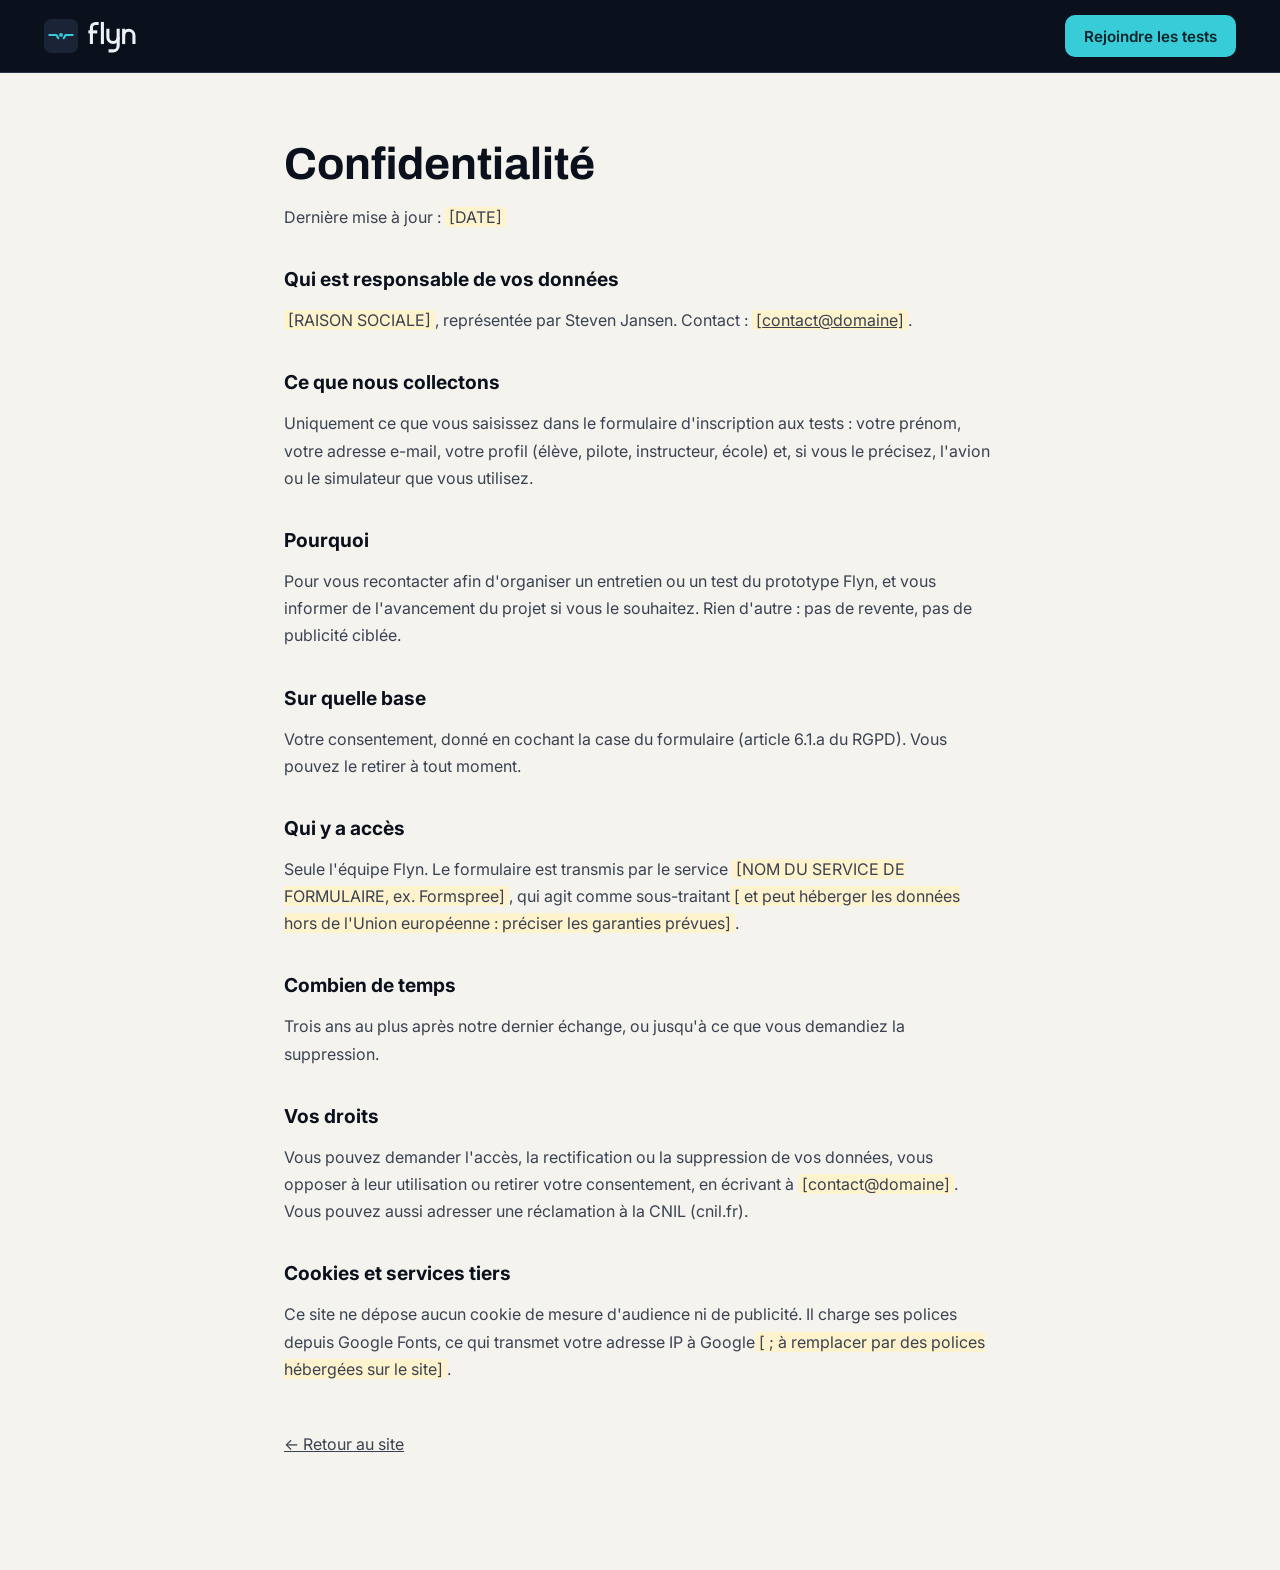
==== confidentialite.html @ dea71a65 "Formulaire, mentions légales, confidentialité" ====
<!doctype html>
<html lang="fr">
<head>
<meta charset="utf-8">
<meta name="viewport" content="width=device-width, initial-scale=1">
<title>Confidentialité — Flyn</title>
<meta name="robots" content="noindex">
<meta property="og:title" content="Flyn — Your intelligent flight companion">
<meta property="og:description" content="Copilote IA consultatif pour l'aviation légère. Prototype en test sur simulateur.">
<meta property="og:image" content="assets/og-image.png">
<meta property="og:type" content="website">
<meta name="theme-color" content="#0b111c">
<link rel="icon" type="image/svg+xml" href="assets/flyn-mark.svg">
<link rel="apple-touch-icon" href="assets/apple-touch-icon.png">
<link rel="preconnect" href="https://fonts.googleapis.com">
<link rel="preconnect" href="https://fonts.gstatic.com" crossorigin>
<link href="https://fonts.googleapis.com/css2?family=Archivo:wght@600;700&family=Inter:wght@400;600&family=JetBrains+Mono:wght@500&display=swap" rel="stylesheet">
<link rel="stylesheet" href="assets/css/site.css">
</head>
<body class="legal-page">
<!-- Modèle préparé pour le lancement : à compléter et à faire relire (ce n'est pas un avis juridique). -->
<header class="nav scrolled" style="background:#0b111c"><div class="wrap nav-in"><a class="nav-logo" href="index.html" aria-label="Flyn, accueil"><svg width="34" height="34" viewBox="0 0 64 64" aria-hidden="true"><rect width="64" height="64" rx="14" fill="#1a2436"/><g fill="none" stroke="#38cbd8" stroke-width="4" stroke-linecap="round" stroke-linejoin="round"><path d="M10 30 H23 L27 36"/><path d="M54 30 H41 L37 36"/></g><circle cx="32" cy="30" r="3.5" fill="#38cbd8"/></svg><svg width="48" height="33" viewBox="0 0 140 96" aria-hidden="true"><g fill="none" stroke="#eef1f5" stroke-width="9"><path d="M10 70 V22 A12 12 0 0 1 22 10 H31"/><path d="M1 34.5 H27"/><path d="M42 5.5 V70"/><path d="M58 25.5 V50.5 A15 15 0 0 0 88 50.5"/><path d="M88 25.5 V75 A15 15 0 0 1 73 90 H60"/><path d="M104 25.5 V70"/><path d="M104 45 A15 15 0 0 1 134 45 V70"/></g></svg></a><a class="btn btn-primary" href="index.html#tests">Rejoindre les tests</a></div></header>
<main class="legal">
<h1>Confidentialité</h1>
<p>Dernière mise à jour : <span class="todo">[DATE]</span></p>
<h2>Qui est responsable de vos données</h2>
<p><span class="todo">[RAISON SOCIALE]</span>, représentée par Steven Jansen. Contact : <a href="mailto:[CONTACT@DOMAINE]"><span class="todo">[contact@domaine]</span></a>.</p>
<h2>Ce que nous collectons</h2>
<p>Uniquement ce que vous saisissez dans le formulaire d'inscription aux tests : votre prénom, votre adresse e-mail, votre profil (élève, pilote, instructeur, école) et, si vous le précisez, l'avion ou le simulateur que vous utilisez.</p>
<h2>Pourquoi</h2>
<p>Pour vous recontacter afin d'organiser un entretien ou un test du prototype Flyn, et vous informer de l'avancement du projet si vous le souhaitez. Rien d'autre : pas de revente, pas de publicité ciblée.</p>
<h2>Sur quelle base</h2>
<p>Votre consentement, donné en cochant la case du formulaire (article 6.1.a du RGPD). Vous pouvez le retirer à tout moment.</p>
<h2>Qui y a accès</h2>
<p>Seule l'équipe Flyn. Le formulaire est transmis par le service <span class="todo">[NOM DU SERVICE DE FORMULAIRE, ex. Formspree]</span>, qui agit comme sous-traitant<span class="todo">[ et peut héberger les données hors de l'Union européenne : préciser les garanties prévues]</span>.</p>
<h2>Combien de temps</h2>
<p>Trois ans au plus après notre dernier échange, ou jusqu'à ce que vous demandiez la suppression.</p>
<h2>Vos droits</h2>
<p>Vous pouvez demander l'accès, la rectification ou la suppression de vos données, vous opposer à leur utilisation ou retirer votre consentement, en écrivant à <span class="todo">[contact@domaine]</span>. Vous pouvez aussi adresser une réclamation à la CNIL (cnil.fr).</p>
<h2>Cookies et services tiers</h2>
<p>Ce site ne dépose aucun cookie de mesure d'audience ni de publicité. Il charge ses polices depuis Google Fonts, ce qui transmet votre adresse IP à Google<span class="todo">[ ; à remplacer par des polices hébergées sur le site]</span>.</p>

<p style="margin-top:48px"><a href="index.html">← Retour au site</a></p>
</main>
</body>
</html>
---- assets/css/site.css ----
/* Flyn — site vitrine. Charte : design system Flyn (Nuit / Jour). */
:root {
  --night: #0b111c;
  --night-1: #131b2a;
  --night-2: #1c2638;
  --night-line: #2a3549;
  --ink-n: #eef1f5;
  --muted-n: #93a0b4;
  --dawn: #f5f3ee;
  --paper: #ffffff;
  --line-d: #d6d2c8;
  --ink-d: #0b111c;
  --muted-d: #586174;
  --cyan: #38cbd8;
  --cyan-ink: #04242a;
  --cyan-d: #0b7c88;
  --amber: #f2b33d;
  --display: Archivo, "Helvetica Neue", Arial, sans-serif;
  --sans: Inter, system-ui, -apple-system, "Segoe UI", sans-serif;
  --mono: "JetBrains Mono", ui-monospace, Consolas, monospace;
  --wrap: 1240px;
}
* { box-sizing: border-box; }
html { scroll-behavior: smooth; }
body { margin: 0; font-family: var(--sans); background: var(--night); color: var(--ink-n); -webkit-font-smoothing: antialiased; }
img { max-width: 100%; display: block; }
a { color: inherit; }
:focus-visible { outline: 2px solid var(--cyan); outline-offset: 3px; border-radius: 4px; }
.wrap { max-width: var(--wrap); margin: 0 auto; padding: 0 24px; }
.label { font-size: 0.75rem; line-height: 1rem; font-weight: 600; letter-spacing: 0.1em; text-transform: uppercase; }
.mono { font-family: var(--mono); }
.btn {
  display: inline-flex; align-items: center; justify-content: center; gap: 8px; min-height: 48px; padding: 0 22px;
  border-radius: 10px; font-weight: 600; font-size: 0.95rem; text-decoration: none; border: 1px solid transparent; cursor: pointer;
  transition: transform .15s ease, background-color .15s ease;
}
.btn:hover { transform: translateY(-1px); }
.btn-primary { background: var(--cyan); color: var(--cyan-ink); }
.btn-ghost { border-color: #3a4a66; color: var(--ink-n); }
.btn-dark { background: var(--ink-d); color: #fff; }
.skip { position: absolute; left: -9999px; }
.skip:focus { left: 16px; top: 16px; z-index: 100; background: #fff; color: #000; padding: 8px 12px; }

/* ---------- Navigation ---------- */
.nav { position: fixed; inset: 0 0 auto 0; z-index: 50; transition: background-color .2s ease, border-color .2s ease; border-bottom: 1px solid transparent; }
.nav.scrolled { background: rgba(11, 17, 28, 0.82); backdrop-filter: blur(14px); -webkit-backdrop-filter: blur(14px); border-color: var(--night-line); }
.nav-in { display: flex; align-items: center; gap: 32px; min-height: 72px; }
.nav-logo { display: flex; align-items: center; gap: 10px; text-decoration: none; }
.nav-links { display: flex; gap: 28px; font-size: 0.92rem; }
.nav-links a { color: #c7cfdb; text-decoration: none; }
.nav-links a:hover { color: #fff; }
.nav .btn { margin-left: auto; min-height: 42px; padding: 0 18px; }
@media (max-width: 860px) { .nav-links { display: none; } }

/* ---------- Récit 3D ---------- */
.story { position: relative; display: grid; grid-template-columns: minmax(0, 5fr) minmax(0, 7fr); }
.stage { grid-area: 1 / 2 / 2 / 3; position: sticky; top: 0; height: 100vh; height: 100svh; align-self: start; }
.stage::before {
  content: ""; position: absolute; inset: 0; pointer-events: none;
  background-image: radial-gradient(rgba(147, 160, 180, 0.10) 1px, transparent 1px); background-size: 28px 28px;
  -webkit-mask-image: radial-gradient(ellipse at 50% 55%, #000 30%, transparent 72%); mask-image: radial-gradient(ellipse at 50% 55%, #000 30%, transparent 72%);
}
.stage canvas { position: absolute; inset: 0; width: 100%; height: 100%; display: block; cursor: grab; touch-action: pan-y; }
.stage canvas:active { cursor: grabbing; }
.stage-fallback { display: none; position: absolute; inset: 0; align-items: center; justify-content: center; padding: 40px; }
.no-webgl .stage-fallback { display: flex; }
.no-webgl canvas, .no-webgl .stage-hint { display: none; }
.stage-hint { position: absolute; bottom: 28px; left: 50%; transform: translateX(-50%); color: var(--muted-n); font-size: 0.8rem; display: flex; gap: 8px; align-items: center; white-space: nowrap; }
.steps { grid-area: 1 / 1 / 2 / 2; position: relative; z-index: 1; }
.step { min-height: 100vh; min-height: 100svh; display: flex; flex-direction: column; justify-content: center; gap: 22px; padding: 120px 24px 80px max(24px, calc((100vw - var(--wrap)) / 2 + 24px)); }
.step h1 { margin: 0; font-family: var(--display); font-weight: 700; font-size: clamp(2.6rem, 5.2vw, 4.6rem); line-height: 1.02; letter-spacing: -0.025em; }
.step h2 { margin: 0; font-family: var(--display); font-weight: 700; font-size: clamp(2rem, 3.6vw, 3rem); line-height: 1.06; letter-spacing: -0.02em; }
.step p { margin: 0; font-size: 1.12rem; line-height: 1.7; color: #c7cfdb; max-width: 34rem; }
.step .label { color: var(--cyan); }
.step-num { font-family: var(--mono); color: var(--cyan); font-size: 0.85rem; }
.cta { display: flex; flex-wrap: wrap; gap: 12px; margin-top: 6px; }
.disclaimer { font-size: 0.8rem; color: var(--muted-n); border-top: 1px solid var(--night-line); padding-top: 16px; max-width: 34rem; }
.leds { display: flex; flex-wrap: wrap; gap: 18px; font-size: 0.9rem; color: #c7cfdb; }
.leds span { display: inline-flex; align-items: center; gap: 8px; }
.leds i { width: 22px; height: 4px; border-radius: 2px; display: inline-block; }
.ports { list-style: none; margin: 0; padding: 0; display: grid; gap: 10px; max-width: 34rem; }
.ports li { display: grid; grid-template-columns: 28px 1fr; gap: 10px; font-size: 0.98rem; color: #c7cfdb; border-top: 1px solid var(--night-line); padding-top: 10px; }
.ports b { font-family: var(--mono); color: var(--cyan); font-weight: 500; }
.progress { position: absolute; right: 28px; top: 50%; transform: translateY(-50%); display: flex; flex-direction: column; gap: 10px; }
.progress i { width: 6px; height: 6px; border-radius: 3px; background: #3a4a66; transition: background-color .2s, height .2s; }
.progress i.on { background: var(--cyan); height: 22px; }

@media (max-width: 900px) {
  .story { grid-template-columns: minmax(0, 1fr); }
  .stage { grid-area: 1 / 1 / 2 / 2; height: 52vh; height: 52svh; z-index: 0; }
  .stage-hint { display: none; }
  .progress { display: none; }
  .steps { padding-top: 46vh; }
  .step { min-height: 82vh; justify-content: flex-start; padding: 24px; }
  .step > * { position: relative; }
  .step-inner { background: rgba(11, 17, 28, 0.88); backdrop-filter: blur(8px); -webkit-backdrop-filter: blur(8px); border: 1px solid var(--night-line); border-radius: 16px; padding: 24px; display: flex; flex-direction: column; gap: 18px; }
  .step.hero .step-inner { background: transparent; border: 0; padding: 0; backdrop-filter: none; }
}
@media (min-width: 901px) { .step-inner { display: flex; flex-direction: column; gap: 22px; } }

/* ---------- Sections claires ---------- */
.light { background: var(--dawn); color: var(--ink-d); }
.white { background: var(--paper); color: var(--ink-d); }
.section { padding: 120px 0; }
.head { display: flex; flex-direction: column; gap: 16px; max-width: 760px; margin-bottom: 56px; }
.head h2 { margin: 0; font-family: var(--display); font-weight: 700; font-size: clamp(2rem, 4.2vw, 3.2rem); line-height: 1.05; letter-spacing: -0.02em; }
.head p { margin: 0; font-size: 1.12rem; line-height: 1.7; color: var(--muted-d); }
.light .label, .white .label { color: var(--cyan-d); }
.dark .head p { color: var(--muted-n); }
.dark .label { color: var(--cyan); }

/* Bento des fonctionnalités */
.bento { display: grid; grid-template-columns: repeat(6, minmax(0, 1fr)); gap: 16px; }
.tile { background: var(--paper); border: 1px solid var(--line-d); border-radius: 18px; padding: 28px; display: flex; flex-direction: column; gap: 12px; }
.tile h3 { margin: 0; font-size: 1.2rem; line-height: 1.4; }
.tile p { margin: 0; color: var(--muted-d); line-height: 1.6; font-size: 0.97rem; }
.t-a { grid-column: span 4; }
.t-b { grid-column: span 2; }
.t-c { grid-column: span 2; }
.t-d { grid-column: span 2; }
.t-e { grid-column: span 2; }
.t-f { grid-column: span 6; flex-direction: row; align-items: center; gap: 28px; }
.t-dark { background: var(--night); color: var(--ink-n); border-color: var(--night); }
.t-dark p { color: var(--muted-n); }
.mini { margin-top: auto; border: 1px solid var(--night-line); border-radius: 12px; overflow: hidden; background: var(--night-1); }
.mini-row { display: flex; align-items: center; gap: 12px; padding: 12px 14px; border-top: 1px solid var(--night-line); font-size: 0.92rem; }
.mini-row:first-child { border-top: 0; }
.mini-row .v { margin-left: auto; font-family: var(--mono); font-size: 0.82rem; color: var(--muted-n); }
.mini-row.cur { background: var(--night-2); }
.mini-row.cur .v { color: var(--cyan); }
.box { width: 18px; height: 18px; border-radius: 5px; border: 1.5px solid var(--muted-n); display: inline-flex; align-items: center; justify-content: center; flex: none; }
.box.done { border-color: #5bc97d; }
.box.cur { border-color: var(--cyan); }
.alert-chip { display: flex; gap: 12px; align-items: center; border: 1.5px solid var(--amber); border-radius: 12px; padding: 12px 14px; margin-top: auto; background: #fff8e8; }
.alert-chip b { font-size: 0.7rem; letter-spacing: 0.1em; color: #8f5d00; border: 1.5px solid #8f5d00; border-radius: 5px; padding: 2px 6px; }
.alert-chip span { font-size: 0.9rem; }
.src { display: flex; flex-wrap: wrap; gap: 6px; margin-top: auto; }
.src span { font-family: var(--mono); font-size: 0.75rem; border: 1px solid var(--line-d); border-radius: 6px; padding: 3px 7px; color: var(--muted-d); }
.src span:first-child { color: var(--cyan-d); border-color: var(--cyan-d); }
.icon { width: 30px; height: 30px; }
@media (max-width: 900px) {
  .bento { grid-template-columns: minmax(0, 1fr); }
  .t-a, .t-b, .t-c, .t-d, .t-e, .t-f { grid-column: auto; }
  .t-f { flex-direction: column; align-items: flex-start; }
}

/* App */
.app-grid { display: grid; grid-template-columns: minmax(0, 8fr) minmax(0, 3fr); gap: 24px; align-items: end; }
.device { border-radius: 26px; padding: 14px; background: #05080e; border: 1px solid #1f2a3d; box-shadow: 0 40px 80px rgba(0, 0, 0, 0.45); }
.device img { border-radius: 14px; width: 100%; height: auto; }
.device.small { border-radius: 22px; padding: 10px; }
.caption { margin-top: 14px; font-size: 0.85rem; color: var(--muted-n); }
.app-points { display: grid; grid-template-columns: repeat(3, minmax(0, 1fr)); gap: 32px; margin-top: 64px; }
.app-points h3 { margin: 0 0 8px; font-size: 1.1rem; }
.app-points p { margin: 0; color: var(--muted-n); line-height: 1.6; }
.day-shot { margin-top: 64px; display: grid; grid-template-columns: minmax(0, 5fr) minmax(0, 7fr); gap: 48px; align-items: center; }
.day-shot .device { background: #e9e6df; border-color: #d6d2c8; box-shadow: 0 30px 60px rgba(0, 0, 0, 0.35); }
@media (max-width: 900px) {
  .app-grid, .day-shot { grid-template-columns: minmax(0, 1fr); }
  .app-points { grid-template-columns: minmax(0, 1fr); gap: 24px; }
}

/* Principes */
.principles { display: grid; grid-template-columns: repeat(2, minmax(0, 1fr)); gap: 0 48px; }
.principle { display: grid; grid-template-columns: 48px 1fr; gap: 16px; padding: 28px 0; border-top: 1px solid var(--line-d); }
.principle .n { font-family: var(--mono); color: var(--cyan-d); }
.principle h3 { margin: 0 0 6px; font-size: 1.15rem; }
.principle p { margin: 0; color: var(--muted-d); line-height: 1.6; }
@media (max-width: 900px) { .principles { grid-template-columns: minmax(0, 1fr); } }

/* Pour qui */
.audience { display: grid; grid-template-columns: repeat(4, minmax(0, 1fr)); gap: 16px; }
.aud { border-radius: 18px; padding: 28px 24px; background: #ebe7de; display: flex; flex-direction: column; gap: 10px; }
.aud h3 { margin: 0; font-size: 1.08rem; line-height: 1.4; }
.aud p { margin: 0; color: var(--muted-d); line-height: 1.6; font-size: 0.95rem; }
@media (max-width: 900px) { .audience { grid-template-columns: minmax(0, 1fr); } }

/* Feuille de route */
.timeline { display: grid; grid-template-columns: repeat(5, minmax(0, 1fr)); gap: 0; border-top: 1px solid var(--night-line); }
.milestone { padding: 28px 24px 0 0; display: flex; flex-direction: column; gap: 10px; position: relative; }
.milestone::before { content: ""; position: absolute; top: -6px; left: 0; width: 11px; height: 11px; border-radius: 6px; background: var(--night); border: 2px solid #3a4a66; }
.milestone.done::before { background: #5bc97d; border-color: #5bc97d; }
.milestone.now::before { background: var(--cyan); border-color: var(--cyan); box-shadow: 0 0 0 6px rgba(56, 203, 216, 0.18); }
.milestone .label { color: var(--muted-n); }
.milestone.done .label { color: #5bc97d; }
.milestone.now .label { color: var(--cyan); }
.milestone h3 { margin: 0; font-size: 1.05rem; line-height: 1.4; }
.milestone p { margin: 0; color: var(--muted-n); font-size: 0.93rem; line-height: 1.6; }
@media (max-width: 900px) {
  .timeline { grid-template-columns: minmax(0, 1fr); border-top: 0; border-left: 1px solid var(--night-line); }
  .milestone { padding: 0 0 32px 28px; }
  .milestone::before { top: 4px; left: -6px; }
}

/* Formulaire */
.signup { display: grid; grid-template-columns: minmax(0, 5fr) minmax(0, 6fr); gap: 64px; align-items: start; }
.form { background: var(--paper); border: 1px solid var(--line-d); border-radius: 20px; padding: 32px; display: grid; gap: 18px; }
.row2 { display: grid; grid-template-columns: repeat(2, minmax(0, 1fr)); gap: 16px; }
.field { display: grid; gap: 6px; font-size: 0.88rem; font-weight: 600; }
.field input, .field select { height: 48px; border: 1px solid var(--line-d); border-radius: 10px; padding: 0 14px; font: inherit; font-weight: 400; font-size: 1rem; color: var(--ink-d); background: #fff; }
.consent { display: flex; gap: 10px; align-items: flex-start; font-size: 0.86rem; color: var(--muted-d); line-height: 1.5; }
.consent input { width: 18px; height: 18px; margin-top: 2px; flex: none; }
.form .btn { width: 100%; min-height: 54px; font-size: 1rem; }
.form-status { margin: 0; min-height: 1.4em; font-size: 0.92rem; color: var(--cyan-d); }
.consent a { color: var(--cyan-d); }
/* Pages légales */
.legal { max-width: 760px; margin: 0 auto; padding: 140px 24px 96px; color: var(--ink-d); }
.legal h1 { font-family: var(--display); font-size: clamp(2rem, 4vw, 2.8rem); margin: 0 0 8px; }
.legal h2 { font-size: 1.2rem; margin: 36px 0 10px; }
.legal p, .legal li { line-height: 1.7; color: #3a4252; }
.legal .todo { background: #fff3cd; padding: 0 4px; border-radius: 3px; }
.legal-page { background: var(--dawn); }
@media (max-width: 900px) { .signup { grid-template-columns: minmax(0, 1fr); gap: 32px; } .row2 { grid-template-columns: minmax(0, 1fr); } }

/* Fondateur */
.founder { display: flex; flex-wrap: wrap; gap: 32px; align-items: center; justify-content: space-between; padding: 40px; border-radius: 20px; background: #ebe7de; }
.founder div { max-width: 640px; display: grid; gap: 10px; }
.founder h2 { margin: 0; font-family: var(--display); font-size: 1.8rem; }
.founder p { margin: 0; color: #3a4252; line-height: 1.7; }

/* Pied de page */
.foot { padding: 48px 0; font-size: 0.88rem; color: var(--muted-n); }
.foot-in { display: flex; flex-wrap: wrap; gap: 20px 40px; align-items: center; }
.foot a { color: #c7cfdb; }
.foot small { flex-basis: 100%; color: #6b778a; }

@media (prefers-reduced-motion: reduce) {
  html { scroll-behavior: auto; }
  .btn { transition: none; }
}
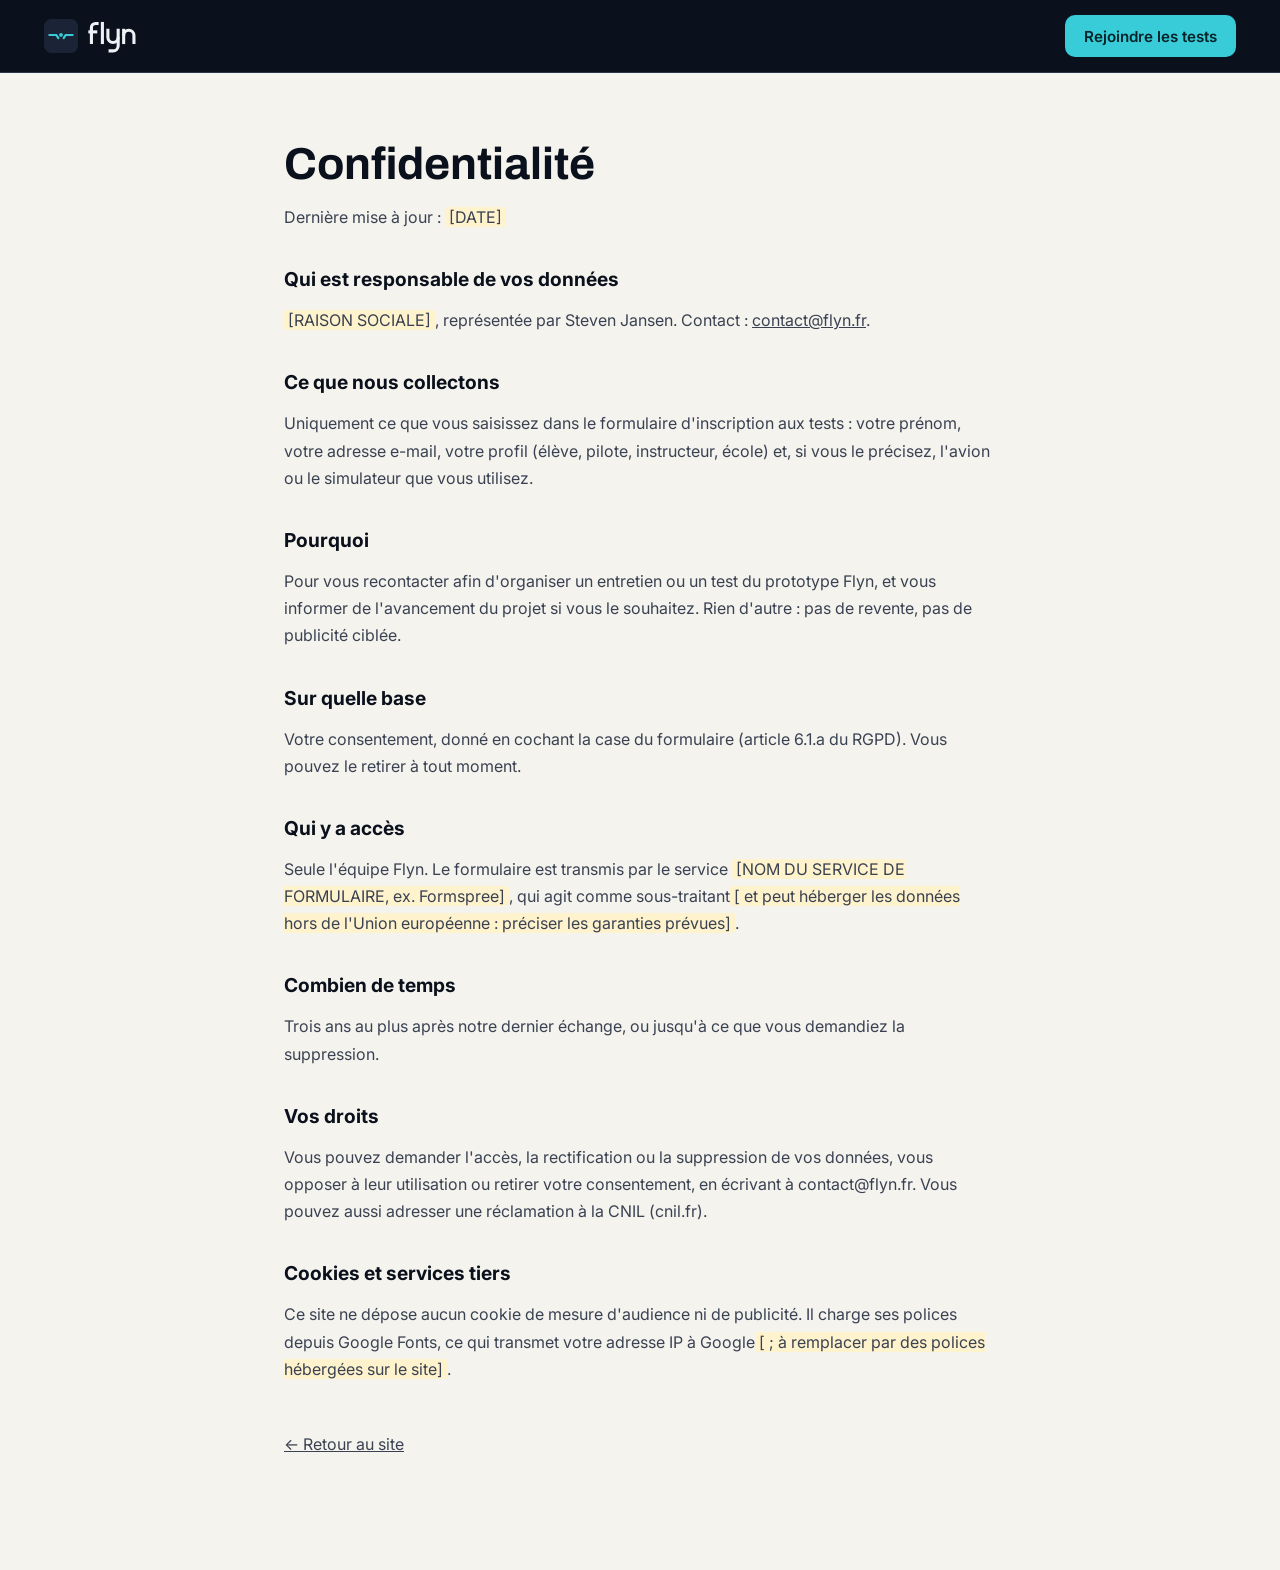
==== commit e552ec1e: "Domaine flyn.fr et adresse contact@flyn.fr" ====
--- a/confidentialite.html
+++ b/confidentialite.html
@@ -24,7 +24,7 @@
 <h1>Confidentialité</h1>
 <p>Dernière mise à jour : <span class="todo">[DATE]</span></p>
 <h2>Qui est responsable de vos données</h2>
-<p><span class="todo">[RAISON SOCIALE]</span>, représentée par Steven Jansen. Contact : <a href="mailto:[CONTACT@DOMAINE]"><span class="todo">[contact@domaine]</span></a>.</p>
+<p><span class="todo">[RAISON SOCIALE]</span>, représentée par Steven Jansen. Contact : <a href="mailto:contact@flyn.fr">contact@flyn.fr</a>.</p>
 <h2>Ce que nous collectons</h2>
 <p>Uniquement ce que vous saisissez dans le formulaire d'inscription aux tests : votre prénom, votre adresse e-mail, votre profil (élève, pilote, instructeur, école) et, si vous le précisez, l'avion ou le simulateur que vous utilisez.</p>
 <h2>Pourquoi</h2>
@@ -36,7 +36,7 @@
 <h2>Combien de temps</h2>
 <p>Trois ans au plus après notre dernier échange, ou jusqu'à ce que vous demandiez la suppression.</p>
 <h2>Vos droits</h2>
-<p>Vous pouvez demander l'accès, la rectification ou la suppression de vos données, vous opposer à leur utilisation ou retirer votre consentement, en écrivant à <span class="todo">[contact@domaine]</span>. Vous pouvez aussi adresser une réclamation à la CNIL (cnil.fr).</p>
+<p>Vous pouvez demander l'accès, la rectification ou la suppression de vos données, vous opposer à leur utilisation ou retirer votre consentement, en écrivant à contact@flyn.fr. Vous pouvez aussi adresser une réclamation à la CNIL (cnil.fr).</p>
 <h2>Cookies et services tiers</h2>
 <p>Ce site ne dépose aucun cookie de mesure d'audience ni de publicité. Il charge ses polices depuis Google Fonts, ce qui transmet votre adresse IP à Google<span class="todo">[ ; à remplacer par des polices hébergées sur le site]</span>.</p>
 
